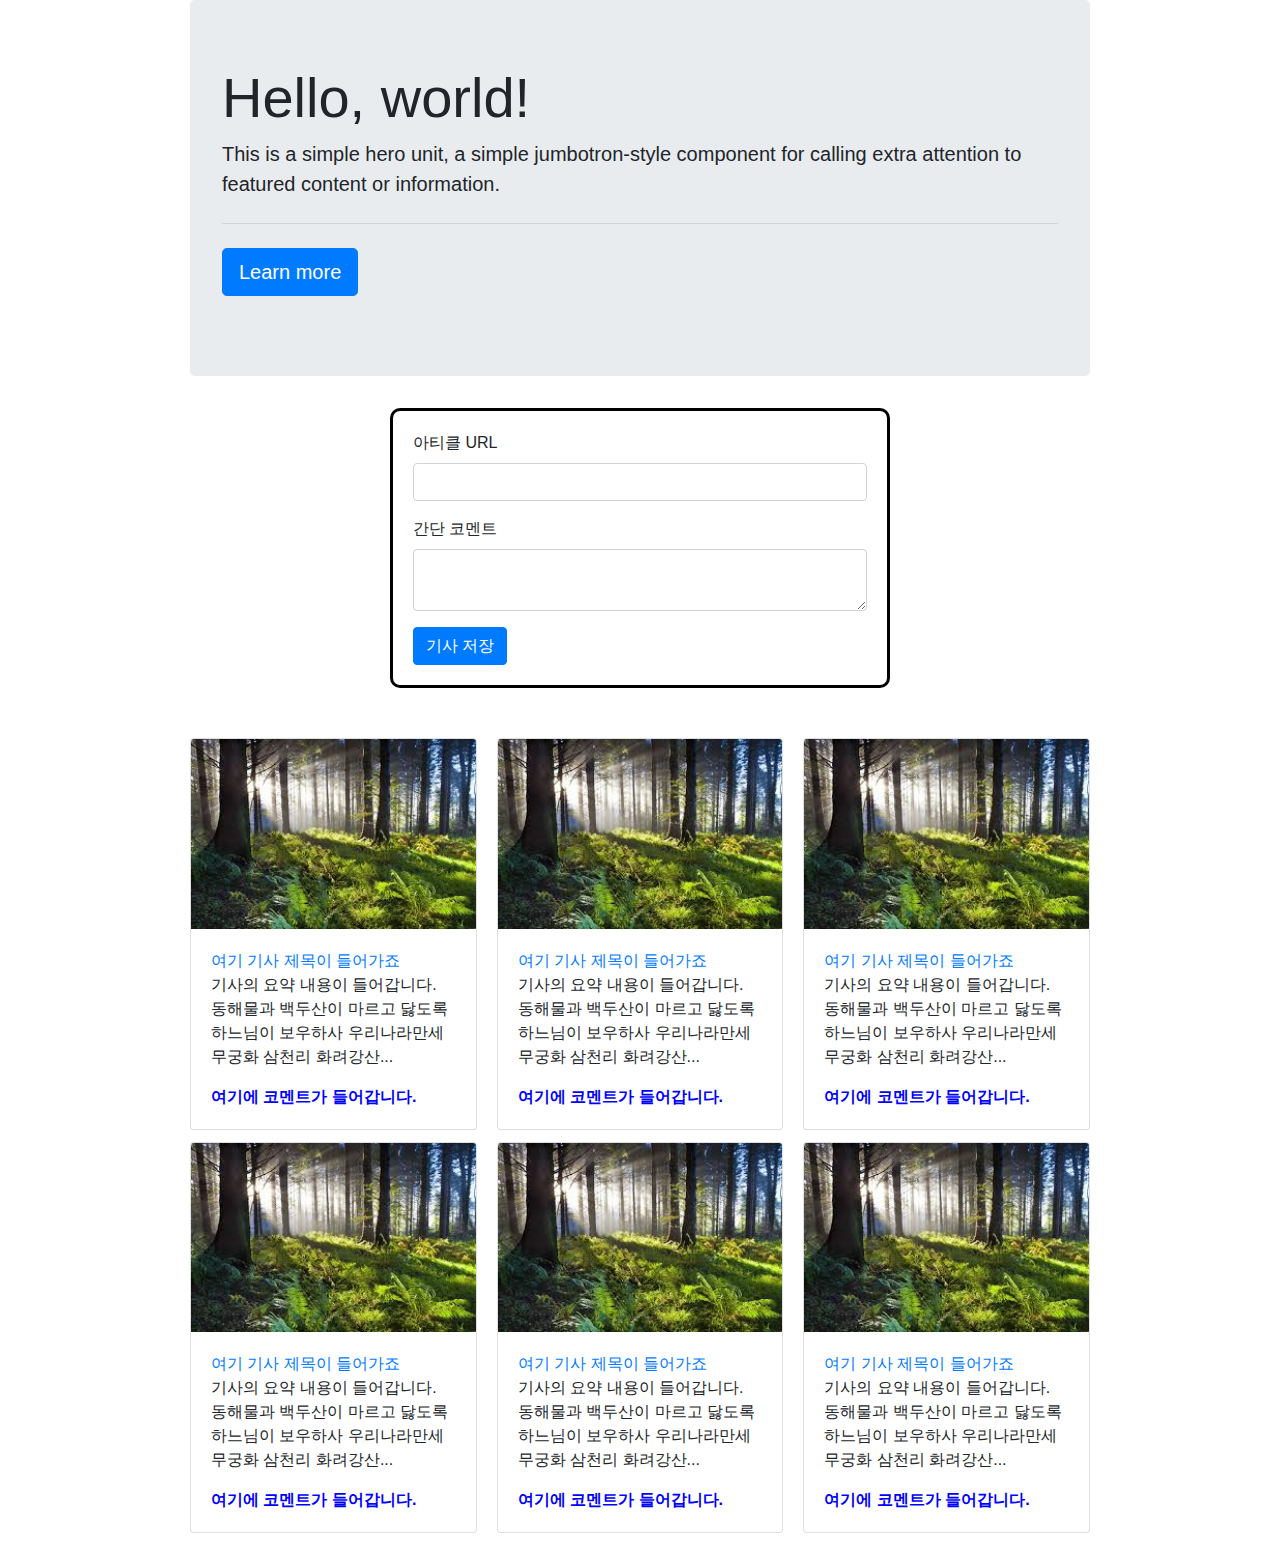
==== index.html @ 3831159e "Initial commit" ====
<!doctype html>
<html lang="en">

<head>

    <!-- Webpage Title -->
    <title>Hello, world!</title>

    <!-- Required meta tags -->
    <meta charset="utf-8">
    <meta name="viewport" content="width=device-width, initial-scale=1, shrink-to-fit=no">

    <!-- Bootstrap CSS -->
    <link rel="stylesheet" href="https://maxcdn.bootstrapcdn.com/bootstrap/4.0.0/css/bootstrap.min.css" integrity="sha384-Gn5384xqQ1aoWXA+058RXPxPg6fy4IWvTNh0E263XmFcJlSAwiGgFAW/dAiS6JXm" crossorigin="anonymous">

    <!-- JS -->
    <script src="https://ajax.googleapis.com/ajax/libs/jquery/3.4.1/jquery.min.js"></script>
    <script src="https://cdnjs.cloudflare.com/ajax/libs/popper.js/1.12.9/umd/popper.min.js" integrity="sha384-ApNbgh9B+Y1QKtv3Rn7W3mgPxhU9K/ScQsAP7hUibX39j7fakFPskvXusvfa0b4Q" crossorigin="anonymous"></script>
    <script src="https://maxcdn.bootstrapcdn.com/bootstrap/4.0.0/js/bootstrap.min.js" integrity="sha384-JZR6Spejh4U02d8jOt6vLEHfe/JQGiRRSQQxSfFWpi1MquVdAyjUar5+76PVCmYl" crossorigin="anonymous"></script>

    <link href="https://fonts.googleapis.com/css?family=Noto+Sans+KR&display=swap" rel="stylesheet">

    <!-- style -->
    <style type="text/css">
        * {
            font-family: 'Stylish', sans-serif;
        }
        
        .wrap {
            width: 900px;
            margin: auto;
        }
        
        .comment {
            color: blue;
            font-weight: bold;
        }
        
        .wrap2 {
            width: 500px;
            margin: 10px auto 50px auto;
            border: 3px solid black;
            border-radius: 10px;
            padding: 20px;
        }
    </style>



</head>

<body>

    <div class='wrap'>

        <div class="jumbotron">
            <h1 class="display-4">Hello, world!</h1>
            <p class="lead">This is a simple hero unit, a simple jumbotron-style component for calling extra attention to featured content or information.</p>
            <hr class="my-4">
            <p class="lead">
                <a class="btn btn-primary btn-lg" href="#" role="button">Learn more</a>
            </p>
        </div>

        <div class="wrap2">
            <div class="form-group">
                <label for="exampleInputEmail1">아티클 URL</label>
                <input type="email" class="form-control" id="exampleInputEmail1" aria-describedby="emailHelp" placeholder="">

            </div>
            <div class="form-group">
                <label for="exampleInputPassword1">간단 코멘트</label>
                <!-- <input type="password" class="form-control" rows="2" id="exampleInputPassword1" placeholder=""> -->

                <textarea class="form-control" rows="2"></textarea>

            </div>

            <button type="submit" class="btn btn-primary">기사 저장</button>
        </div>
        <p>
        </p>


        <div class="card-columns">
            <div class="card">
                <img class="card-img-top" src="[data-uri]"
                    alt="Card image cap">
                <div class="card-body">
                    <a href="#" class="card-title">여기 기사 제목이 들어가죠</a>
                    <p class="card-text">기사의 요약 내용이 들어갑니다. 동해물과 백두산이 마르고 닳도록 하느님이 보우하사 우리나라만세 무궁화 삼천리 화려강산...</p>
                    <p class="card-text comment">여기에 코멘트가 들어갑니다.</p>
                </div>
            </div>

            <div class="card">
                <img class="card-img-top" src="[data-uri]"
                    alt="Card image cap">
                <div class="card-body">
                    <a href="#" class="card-title">여기 기사 제목이 들어가죠</a>
                    <p class="card-text">기사의 요약 내용이 들어갑니다. 동해물과 백두산이 마르고 닳도록 하느님이 보우하사 우리나라만세 무궁화 삼천리 화려강산...</p>
                    <p class="card-text comment">여기에 코멘트가 들어갑니다.</p>
                </div>
            </div>
            <div class="card">
                <img class="card-img-top" src="[data-uri]"
                    alt="Card image cap">
                <div class="card-body">
                    <a href="#" class="card-title">여기 기사 제목이 들어가죠</a>
                    <p class="card-text">기사의 요약 내용이 들어갑니다. 동해물과 백두산이 마르고 닳도록 하느님이 보우하사 우리나라만세 무궁화 삼천리 화려강산...</p>
                    <p class="card-text comment">여기에 코멘트가 들어갑니다.</p>
                </div>
            </div>
            <div class="card">
                <img class="card-img-top" src="[data-uri]"
                    alt="Card image cap">
                <div class="card-body">
                    <a href="#" class="card-title">여기 기사 제목이 들어가죠</a>
                    <p class="card-text">기사의 요약 내용이 들어갑니다. 동해물과 백두산이 마르고 닳도록 하느님이 보우하사 우리나라만세 무궁화 삼천리 화려강산...</p>
                    <p class="card-text comment">여기에 코멘트가 들어갑니다.</p>
                </div>
            </div>
            <div class="card">
                <img class="card-img-top" src="[data-uri]"
                    alt="Card image cap">
                <div class="card-body">
                    <a href="#" class="card-title">여기 기사 제목이 들어가죠</a>
                    <p class="card-text">기사의 요약 내용이 들어갑니다. 동해물과 백두산이 마르고 닳도록 하느님이 보우하사 우리나라만세 무궁화 삼천리 화려강산...</p>
                    <p class="card-text comment">여기에 코멘트가 들어갑니다.</p>
                </div>
            </div>
            <div class="card">
                <img class="card-img-top" src="[data-uri]"
                    alt="Card image cap">
                <div class="card-body">
                    <a href="#" class="card-title">여기 기사 제목이 들어가죠</a>
                    <p class="card-text">기사의 요약 내용이 들어갑니다. 동해물과 백두산이 마르고 닳도록 하느님이 보우하사 우리나라만세 무궁화 삼천리 화려강산...</p>
                    <p class="card-text comment">여기에 코멘트가 들어갑니다.</p>
                </div>
            </div>


        </div>


    </div>

</body>

</html>
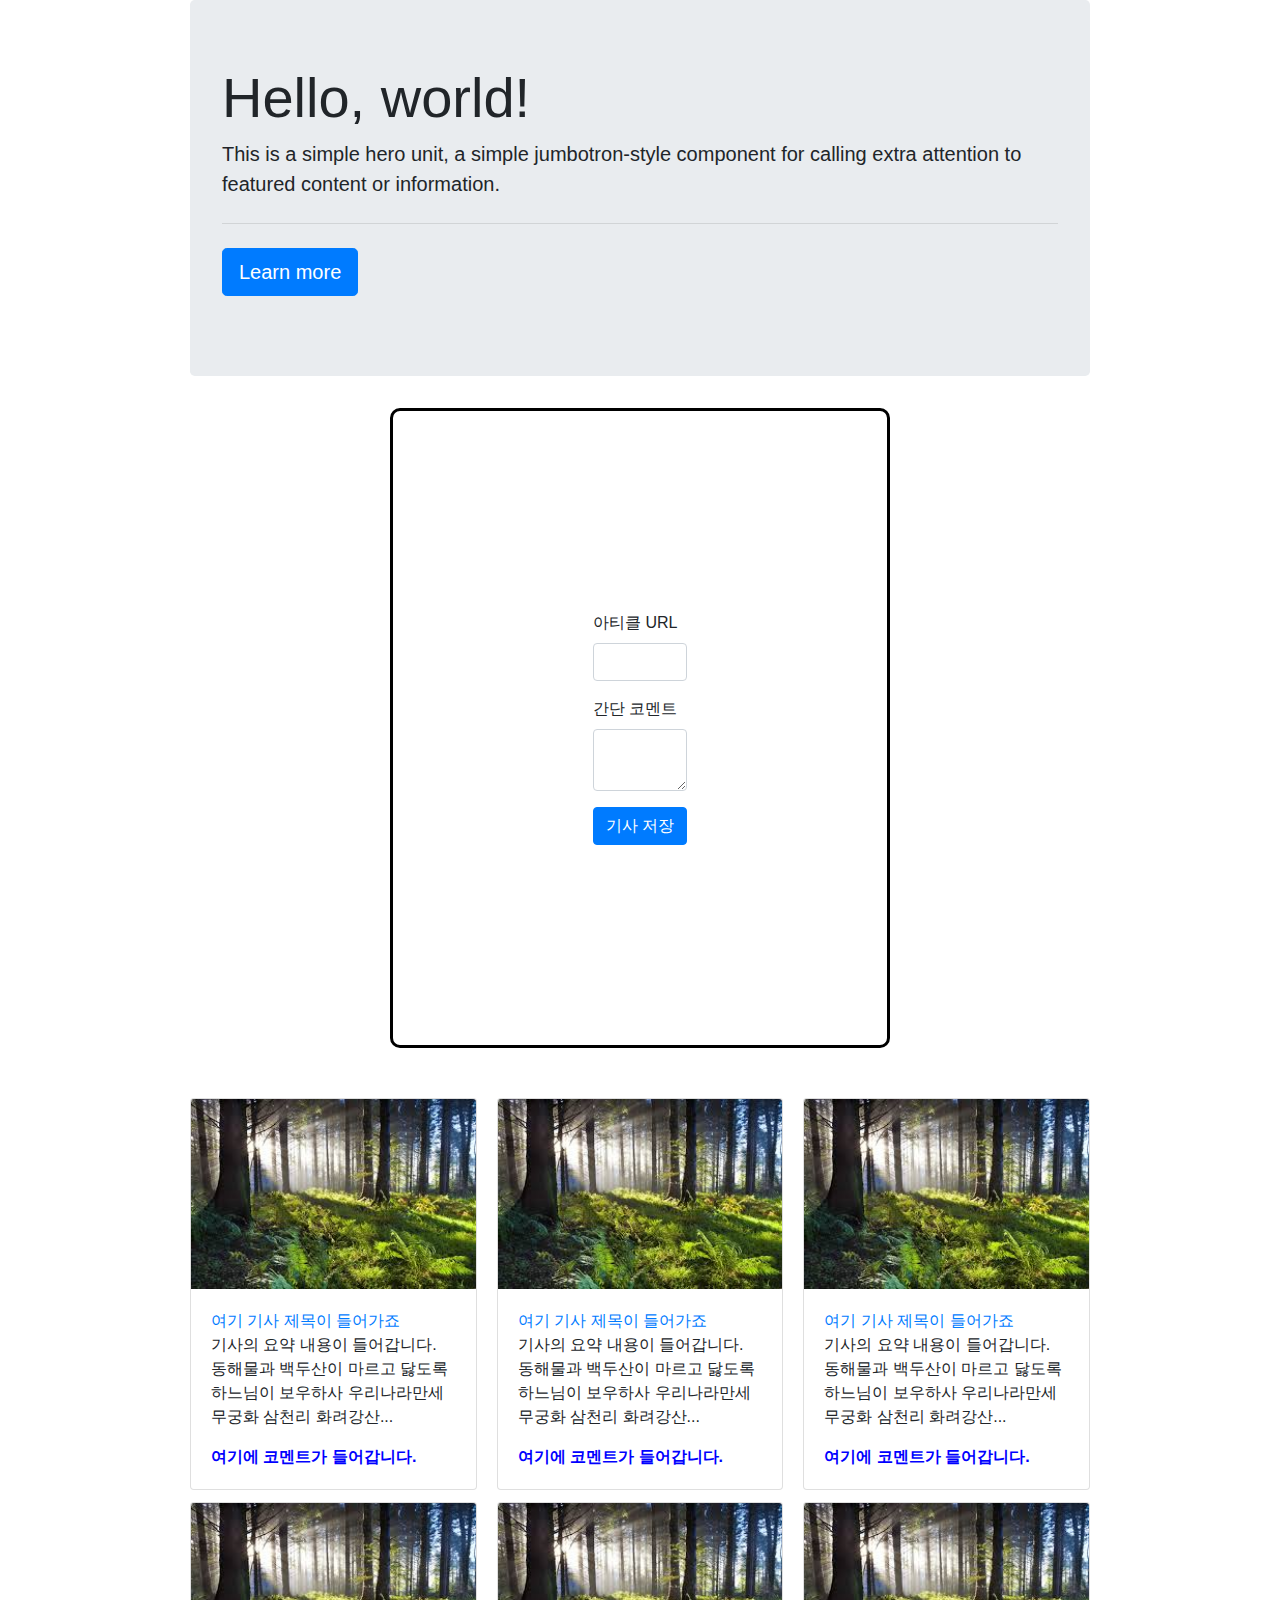
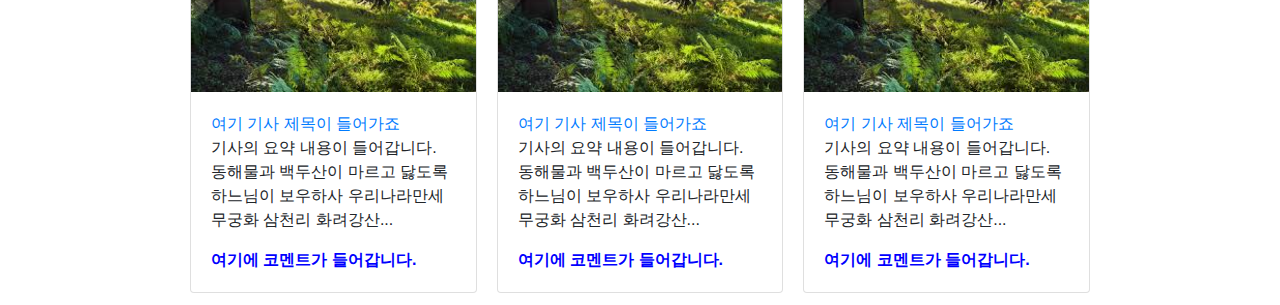
==== commit 1cb8317a: "Update index.html" ====
--- a/index.html
+++ b/index.html
@@ -41,7 +41,7 @@
             margin: 10px auto 50px auto;
             border: 3px solid black;
             border-radius: 10px;
-            padding: 20px;
+            padding: 200px;
         }
     </style>
 
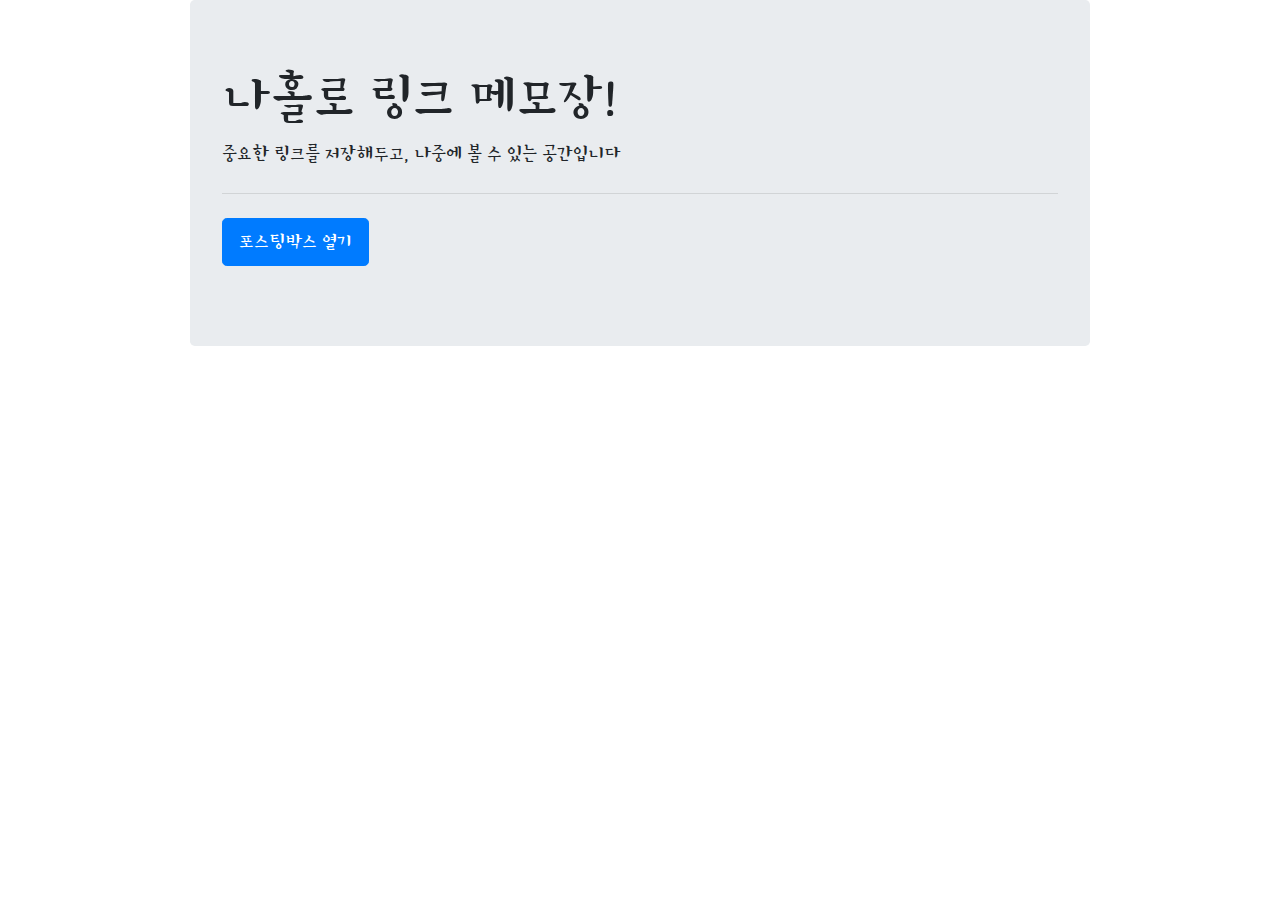
==== commit 9ce92829: "3주차 월요일 과제" ====
--- a/index.html
+++ b/index.html
@@ -18,7 +18,51 @@
     <script src="https://cdnjs.cloudflare.com/ajax/libs/popper.js/1.12.9/umd/popper.min.js" integrity="sha384-ApNbgh9B+Y1QKtv3Rn7W3mgPxhU9K/ScQsAP7hUibX39j7fakFPskvXusvfa0b4Q" crossorigin="anonymous"></script>
     <script src="https://maxcdn.bootstrapcdn.com/bootstrap/4.0.0/js/bootstrap.min.js" integrity="sha384-JZR6Spejh4U02d8jOt6vLEHfe/JQGiRRSQQxSfFWpi1MquVdAyjUar5+76PVCmYl" crossorigin="anonymous"></script>
 
-    <link href="https://fonts.googleapis.com/css?family=Noto+Sans+KR&display=swap" rel="stylesheet">
+    <!-- 구글폰트 -->
+    <link href="https://fonts.googleapis.com/css?family=Stylish&display=swap" rel="stylesheet">
+
+    <script>
+        function openclose() {
+            if ($('#posting-box').css('display') == 'block') {
+                $('#posting-box').hide();
+                $('#btn-posting-box').text('포스팅 박스 열기')
+            } else {
+                $('#posting-box').show();
+                $('#btn-posting-box').text('포스팅 박스 닫기')
+            }
+        }
+
+        $(document).ready(function() {
+            $('#cards-box').html('');
+            listing();
+        });
+
+        function listing() {
+            $.ajax({
+                type: "GET",
+                url: "http://spartacodingclub.shop/post",
+                data: {},
+                success: function(response) {
+                    let articles = response['articles'];
+                    for (let i = 0; i < articles.length; i++) {
+                        make_card(articles[i]['comment'], articles[i]['desc'], articles[i]['image'], articles[i]['title'], articles[i]['url'])
+                    }
+                }
+            })
+        }
+
+        function make_card(comment, desc, image, title, url) {
+            let temp_html = '<div class="card">\
+        <img class="card-img-top" src="' + image + '" alt="Card image cap">\
+        <div class="card-body">\
+          <a href="' + url + '" class="card-title">' + title + '</a>\
+          <p class="card-text">' + desc + '</p>\
+          <p class="card-text comment">' + comment + '</p>\
+        </div>\
+      </div>';
+            $('#cards-box').append(temp_html);
+        }
+    </script>
 
     <!-- style -->
     <style type="text/css">
@@ -36,66 +80,49 @@
             font-weight: bold;
         }
         
-        .wrap2 {
-            width: 500px;
-            margin: 10px auto 50px auto;
-            border: 3px solid black;
-            border-radius: 10px;
-            padding: 200px;
+        .form-post {
+            max-width: 500px;
+            padding: 2rem;
+            margin: 2rem auto;
+            border-color: #e9ecef;
+            border-radius: 0.3rem;
+            border: solid;
+            display: block;
+        }
+        
+        #posting-box {
+            display: none;
         }
     </style>
-
-
 
 </head>
 
 <body>
-
-    <div class='wrap'>
-
+    <div class="wrap">
         <div class="jumbotron">
-            <h1 class="display-4">Hello, world!</h1>
-            <p class="lead">This is a simple hero unit, a simple jumbotron-style component for calling extra attention to featured content or information.</p>
+            <h1 class="display-4">나홀로 링크 메모장!</h1>
+            <p class="lead">중요한 링크를 저장해두고, 나중에 볼 수 있는 공간입니다</p>
             <hr class="my-4">
             <p class="lead">
-                <a class="btn btn-primary btn-lg" href="#" role="button">Learn more</a>
+                <a id="btn-posting-box" onclick="openclose()" class="btn btn-primary btn-lg" href="#" role="button">포스팅박스 열기</a>
             </p>
         </div>
-
-        <div class="wrap2">
-            <div class="form-group">
-                <label for="exampleInputEmail1">아티클 URL</label>
-                <input type="email" class="form-control" id="exampleInputEmail1" aria-describedby="emailHelp" placeholder="">
-
+        <div class="form-post" id="posting-box">
+            <div>
+                <div class="form-group">
+                    <label for="exampleFormControlInput1">아티클 URL</label>
+                    <input id="posting-url" class="form-control" placeholder="">
+                </div>
+                <div class="form-group">
+                    <label for="exampleFormControlTextarea1">간단 코멘트</label>
+                    <textarea id="posting-comment" class="form-control" rows="2"></textarea>
+                </div>
+                <button onclick="posting()" class="btn btn-primary">기사저장</button>
             </div>
-            <div class="form-group">
-                <label for="exampleInputPassword1">간단 코멘트</label>
-                <!-- <input type="password" class="form-control" rows="2" id="exampleInputPassword1" placeholder=""> -->
-
-                <textarea class="form-control" rows="2"></textarea>
-
-            </div>
-
-            <button type="submit" class="btn btn-primary">기사 저장</button>
         </div>
-        <p>
-        </p>
-
-
-        <div class="card-columns">
+        <div class="card-columns" id="cards-box">
             <div class="card">
-                <img class="card-img-top" src="[data-uri]"
-                    alt="Card image cap">
-                <div class="card-body">
-                    <a href="#" class="card-title">여기 기사 제목이 들어가죠</a>
-                    <p class="card-text">기사의 요약 내용이 들어갑니다. 동해물과 백두산이 마르고 닳도록 하느님이 보우하사 우리나라만세 무궁화 삼천리 화려강산...</p>
-                    <p class="card-text comment">여기에 코멘트가 들어갑니다.</p>
-                </div>
-            </div>
-
-            <div class="card">
-                <img class="card-img-top" src="[data-uri]"
-                    alt="Card image cap">
+                <img class="card-img-top" src="https://www.eurail.com/content/dam/images/eurail/Italy%20OCP%20Promo%20Block.adaptive.767.1535627244182.jpg" alt="Card image cap">
                 <div class="card-body">
                     <a href="#" class="card-title">여기 기사 제목이 들어가죠</a>
                     <p class="card-text">기사의 요약 내용이 들어갑니다. 동해물과 백두산이 마르고 닳도록 하느님이 보우하사 우리나라만세 무궁화 삼천리 화려강산...</p>
@@ -103,48 +130,47 @@
                 </div>
             </div>
             <div class="card">
-                <img class="card-img-top" src="[data-uri]"
-                    alt="Card image cap">
+                <img class="card-img-top" src="https://www.eurail.com/content/dam/images/eurail/Italy%20OCP%20Promo%20Block.adaptive.767.1535627244182.jpg" alt="Card image cap">
                 <div class="card-body">
-                    <a href="#" class="card-title">여기 기사 제목이 들어가죠</a>
+                    <h5 class="card-title">여기 기사 제목이 들어가죠</h5>
                     <p class="card-text">기사의 요약 내용이 들어갑니다. 동해물과 백두산이 마르고 닳도록 하느님이 보우하사 우리나라만세 무궁화 삼천리 화려강산...</p>
                     <p class="card-text comment">여기에 코멘트가 들어갑니다.</p>
                 </div>
             </div>
             <div class="card">
-                <img class="card-img-top" src="[data-uri]"
-                    alt="Card image cap">
+                <img class="card-img-top" src="https://www.eurail.com/content/dam/images/eurail/Italy%20OCP%20Promo%20Block.adaptive.767.1535627244182.jpg" alt="Card image cap">
                 <div class="card-body">
-                    <a href="#" class="card-title">여기 기사 제목이 들어가죠</a>
+                    <h5 class="card-title">여기 기사 제목이 들어가죠</h5>
                     <p class="card-text">기사의 요약 내용이 들어갑니다. 동해물과 백두산이 마르고 닳도록 하느님이 보우하사 우리나라만세 무궁화 삼천리 화려강산...</p>
                     <p class="card-text comment">여기에 코멘트가 들어갑니다.</p>
                 </div>
             </div>
             <div class="card">
-                <img class="card-img-top" src="[data-uri]"
-                    alt="Card image cap">
+                <img class="card-img-top" src="https://www.eurail.com/content/dam/images/eurail/Italy%20OCP%20Promo%20Block.adaptive.767.1535627244182.jpg" alt="Card image cap">
                 <div class="card-body">
-                    <a href="#" class="card-title">여기 기사 제목이 들어가죠</a>
+                    <h5 class="card-title">여기 기사 제목이 들어가죠</h5>
                     <p class="card-text">기사의 요약 내용이 들어갑니다. 동해물과 백두산이 마르고 닳도록 하느님이 보우하사 우리나라만세 무궁화 삼천리 화려강산...</p>
                     <p class="card-text comment">여기에 코멘트가 들어갑니다.</p>
                 </div>
             </div>
             <div class="card">
-                <img class="card-img-top" src="[data-uri]"
-                    alt="Card image cap">
+                <img class="card-img-top" src="https://www.eurail.com/content/dam/images/eurail/Italy%20OCP%20Promo%20Block.adaptive.767.1535627244182.jpg" alt="Card image cap">
                 <div class="card-body">
-                    <a href="#" class="card-title">여기 기사 제목이 들어가죠</a>
+                    <h5 class="card-title">여기 기사 제목이 들어가죠</h5>
                     <p class="card-text">기사의 요약 내용이 들어갑니다. 동해물과 백두산이 마르고 닳도록 하느님이 보우하사 우리나라만세 무궁화 삼천리 화려강산...</p>
                     <p class="card-text comment">여기에 코멘트가 들어갑니다.</p>
                 </div>
             </div>
-
-
+            <div class="card">
+                <img class="card-img-top" src="https://www.eurail.com/content/dam/images/eurail/Italy%20OCP%20Promo%20Block.adaptive.767.1535627244182.jpg" alt="Card image cap">
+                <div class="card-body">
+                    <h5 class="card-title">여기 기사 제목이 들어가죠</h5>
+                    <p class="card-text">기사의 요약 내용이 들어갑니다. 동해물과 백두산이 마르고 닳도록 하느님이 보우하사 우리나라만세 무궁화 삼천리 화려강산...</p>
+                    <p class="card-text comment">여기에 코멘트가 들어갑니다.</p>
+                </div>
+            </div>
         </div>
-
-
     </div>
-
 </body>
 
 </html>